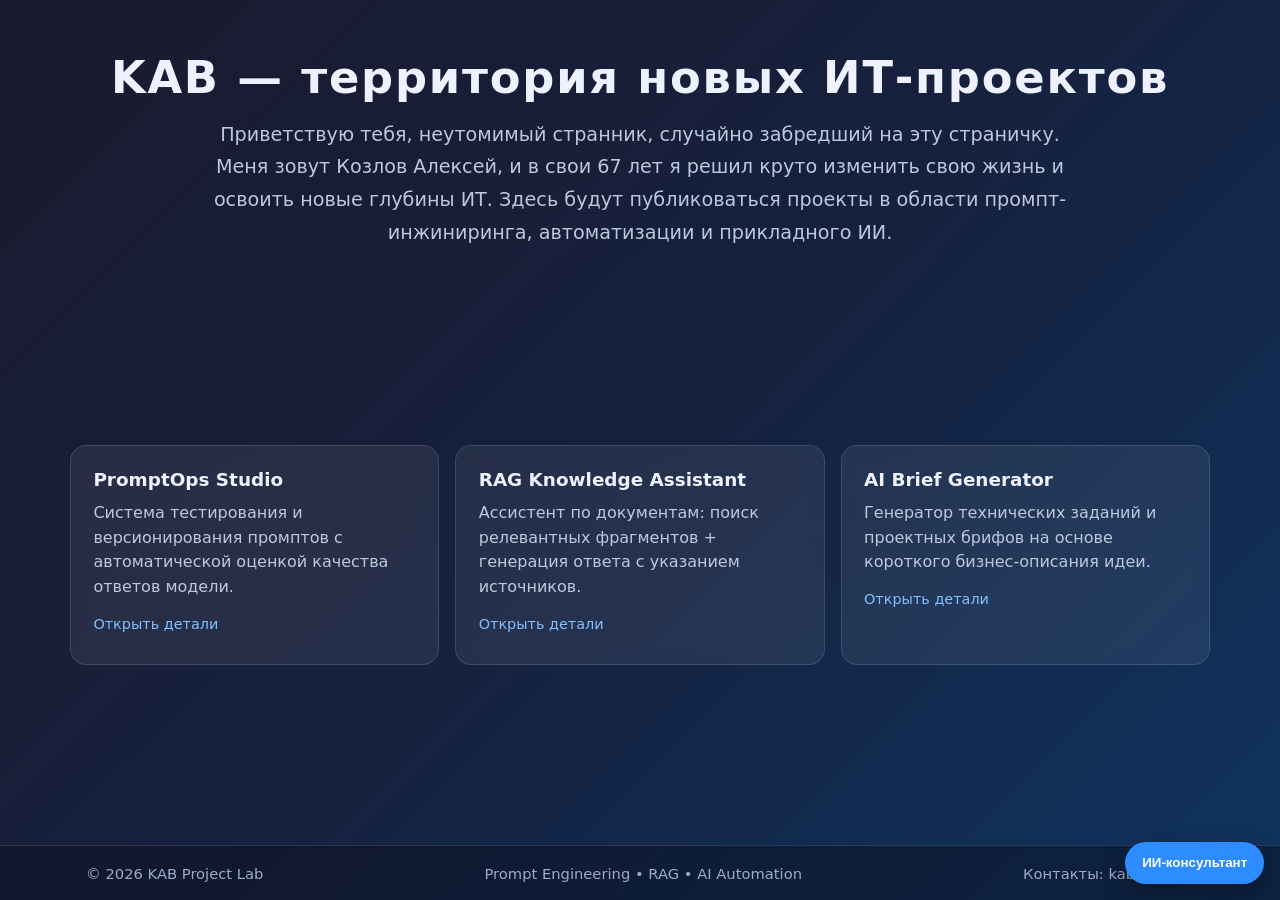
==== index.html @ fb1d1e89 "Release version 1.0.0. Set up KAB_site with redesigned landing page, popup AI consultant, and RAG-ba" ====
<!DOCTYPE html>
<html lang="ru">
<head>
  <meta charset="utf-8">
  <meta name="viewport" content="width=device-width, initial-scale=1.0">
  <title>KAB — сайт в разработке</title>
  <style>
    * { box-sizing: border-box; margin: 0; padding: 0; }
    body {
      font-family: system-ui, -apple-system, "Segoe UI", sans-serif;
      background: linear-gradient(135deg, #1a1a2e 0%, #16213e 50%, #0f3460 100%);
      color: #eef1ff;
      min-height: 100vh;
      display: flex;
      flex-direction: column;
    }
    .container { width: min(1140px, 100%); margin: 0 auto; padding: 0 1rem; }
    .hero {
      text-align: center;
      padding: 3.2rem 0 2rem;
    }
    .hero h1 {
      font-size: clamp(1.6rem, 4vw, 2.8rem);
      margin-bottom: 0.9rem;
      letter-spacing: 0.04em;
    }
    .hero p {
      color: #bdc7de;
      font-size: clamp(1rem, 2.2vw, 1.2rem);
      line-height: 1.7;
      max-width: 880px;
      margin: 0 auto;
    }
    .projects {
      flex: 1;
      display: grid;
      grid-template-columns: repeat(3, minmax(0, 1fr));
      gap: 1rem;
      align-content: center;
      padding: 2rem 0 3rem;
    }
    .project-card {
      border: 1px solid rgba(255,255,255,0.12);
      background: rgba(255,255,255,0.07);
      backdrop-filter: blur(6px);
      border-radius: 16px;
      padding: 1.4rem;
      cursor: pointer;
      transition: transform 0.2s ease, border-color 0.2s ease, background 0.2s ease;
      min-height: 220px;
    }
    .project-card:hover {
      transform: translateY(-4px);
      border-color: rgba(114, 190, 255, 0.7);
      background: rgba(255,255,255,0.1);
    }
    .project-card h3 { margin-bottom: 0.7rem; font-size: 1.15rem; }
    .project-card p { color: #bec8df; line-height: 1.55; }
    .project-link {
      margin-top: 1rem;
      display: inline-block;
      font-size: 0.9rem;
      color: #82c0ff;
    }
    .footer {
      border-top: 1px solid rgba(255,255,255,0.12);
      background: rgba(10, 15, 30, 0.45);
      padding: 1.15rem 0;
      color: #9daac8;
      font-size: 0.92rem;
    }
    .footer-row {
      display: flex;
      justify-content: space-between;
      gap: 0.8rem;
      flex-wrap: wrap;
    }

    .modal-overlay {
      position: fixed;
      inset: 0;
      background: rgba(5, 8, 18, 0.72);
      display: none;
      align-items: center;
      justify-content: center;
      z-index: 40;
      padding: 1rem;
    }
    .modal-overlay.open { display: flex; }
    .modal {
      width: min(760px, 100%);
      max-height: 88vh;
      overflow: auto;
      border-radius: 14px;
      background: #171f38;
      border: 1px solid rgba(255,255,255,0.16);
      padding: 1.2rem;
    }
    .modal h2 { margin-bottom: 0.8rem; }
    .modal p, .modal li { color: #c6d0e7; line-height: 1.55; }
    .modal ul { margin: 0.7rem 0 0.7rem 1.1rem; }
    .modal-close {
      float: right;
      border: none;
      border-radius: 8px;
      padding: 0.35rem 0.55rem;
      background: rgba(255,255,255,0.16);
      color: #fff;
      cursor: pointer;
    }

    .chat-fab {
      position: fixed;
      right: 1rem;
      bottom: 1rem;
      border: none;
      border-radius: 999px;
      background: #2d8cff;
      color: #fff;
      font-weight: 700;
      padding: 0.85rem 1.05rem;
      cursor: pointer;
      box-shadow: 0 8px 24px rgba(0,0,0,0.35);
      z-index: 45;
    }
    .chat-popup {
      position: fixed;
      right: 1rem;
      bottom: 4.8rem;
      width: min(420px, calc(100vw - 2rem));
      border-radius: 14px;
      background: #10182d;
      border: 1px solid rgba(255,255,255,0.12);
      display: none;
      z-index: 45;
      overflow: hidden;
    }
    .chat-popup.open { display: block; }
    .chat-head {
      padding: 0.8rem 1rem;
      border-bottom: 1px solid rgba(255,255,255,0.12);
      display: flex;
      justify-content: space-between;
      align-items: center;
    }
    .chat-head h4 { font-size: 1rem; }
    .chat-head button {
      border: none;
      background: transparent;
      color: #fff;
      font-size: 1.1rem;
      cursor: pointer;
    }
    .chat-note {
      color: #9fb0cf;
      font-size: 0.82rem;
      padding: 0.6rem 1rem 0;
    }
    .chat-options {
      display: flex;
      align-items: center;
      gap: 0.4rem;
      margin: 0.45rem 1rem 0.65rem;
      color: #aebbd6;
      font-size: 0.85rem;
    }
    .messages {
      height: 280px;
      overflow-y: auto;
      margin: 0 1rem 0.7rem;
      padding: 0.55rem;
      border-radius: 10px;
      background: rgba(255,255,255,0.06);
    }
    .msg {
      margin-bottom: 0.5rem;
      border-radius: 8px;
      padding: 0.5rem 0.65rem;
      line-height: 1.45;
      white-space: pre-wrap;
      font-size: 0.93rem;
    }
    .msg.user { background: rgba(75, 148, 255, 0.24); }
    .msg.bot { background: rgba(255,255,255,0.12); }
    .msg-meta { font-size: 0.75rem; color: #9eb1d3; margin-bottom: 0.25rem; }
    .badge { display: inline-block; padding: 0.08rem 0.38rem; border-radius: 999px; margin-right: 0.25rem; }
    .badge.cache { background: rgba(120, 220, 140, 0.2); color: #b8f0c2; }
    .sources { margin-top: 0.45rem; font-size: 0.8rem; color: #b8c7e2; }
    .sources summary { cursor: pointer; }
    .sources li { margin: 0.3rem 0 0.3rem 0.95rem; }
    .chat-row {
      display: grid;
      grid-template-columns: 1fr auto;
      gap: 0.45rem;
      padding: 0 1rem 1rem;
    }
    input, .send-btn {
      border: none;
      border-radius: 9px;
      font-size: 0.95rem;
      padding: 0.65rem 0.8rem;
    }
    input { background: rgba(255,255,255,0.96); color: #111; }
    .send-btn { background: #52a1ff; color: #fff; cursor: pointer; font-weight: 600; }
    .send-btn:disabled { opacity: 0.65; cursor: wait; }

    @media (max-width: 920px) {
      .projects { grid-template-columns: 1fr; }
    }
  </style>
</head>
<body>
  <header class="hero container">
    <h1>KAB — территория новых ИТ-проектов</h1>
    <p>
      Приветствую тебя, неутомимый странник, случайно забредший на эту страничку.
      Меня зовут Козлов Алексей, и в свои 67 лет я решил круто изменить свою жизнь и освоить новые глубины ИТ.
      Здесь будут публиковаться проекты в области промпт-инжиниринга, автоматизации и прикладного ИИ.
    </p>
  </header>

  <main class="container projects">
    <article class="project-card" data-project="p1">
      <h3>PromptOps Studio</h3>
      <p>Система тестирования и версионирования промптов с автоматической оценкой качества ответов модели.</p>
      <span class="project-link">Открыть детали</span>
    </article>
    <article class="project-card" data-project="p2">
      <h3>RAG Knowledge Assistant</h3>
      <p>Ассистент по документам: поиск релевантных фрагментов + генерация ответа с указанием источников.</p>
      <span class="project-link">Открыть детали</span>
    </article>
    <article class="project-card" data-project="p3">
      <h3>AI Brief Generator</h3>
      <p>Генератор технических заданий и проектных брифов на основе короткого бизнес-описания идеи.</p>
      <span class="project-link">Открыть детали</span>
    </article>
  </main>

  <footer class="footer">
    <div class="container footer-row">
      <span>© 2026 KAB Project Lab</span>
      <span>Prompt Engineering • RAG • AI Automation</span>
      <span>Контакты: kab.solig.ru</span>
    </div>
  </footer>

  <div id="projectModalOverlay" class="modal-overlay" aria-hidden="true">
    <div class="modal">
      <button id="modalClose" class="modal-close" type="button">✕</button>
      <h2 id="modalTitle"></h2>
      <div id="modalContent"></div>
    </div>
  </div>

  <button id="chatFab" class="chat-fab" type="button">ИИ-консультант</button>
  <aside id="chatPopup" class="chat-popup" aria-hidden="true">
    <div class="chat-head">
      <h4>ИИ-консультант</h4>
      <button id="chatClose" type="button">✕</button>
    </div>
    <div class="chat-note">Ответы по базе знаний: семантический поиск + GigaChat.</div>
    <label class="chat-options"><input id="useCache" type="checkbox" checked> Использовать кеш</label>
      <div id="messages" class="messages">
        <div class="msg bot">Здравствуйте! Я ассистент по документам. Задайте вопрос по работе с ИИ.</div>
      </div>
    <div class="chat-row">
      <input id="prompt" type="text" placeholder="Введите ваш вопрос..." maxlength="1200">
      <button id="sendBtn" class="send-btn" type="button">Отправить</button>
    </div>
  </aside>

  <script>
    const PROJECTS = {
      p1: {
        title: "PromptOps Studio",
        html: `
          <p>Платформа для инженерии промптов в командной разработке. Позволяет хранить версии системных и пользовательских промптов, сравнивать результаты разных моделей и запускать авто-проверки.</p>
          <ul>
            <li>Версионирование промптов и шаблонов ролей.</li>
            <li>Наборы тест-кейсов с метриками: точность, полнота, устойчивость.</li>
            <li>A/B-сравнение ответов двух стратегий промптинга.</li>
            <li>Экспорт лучших конфигураций в production API.</li>
          </ul>
        `
      },
      p2: {
        title: "RAG Knowledge Assistant",
        html: `
          <p>Ассистент по документам для практического использования на сайте. Перед ответом выполняется поиск релевантных фрагментов, после чего модель формирует итог с опорой на контекст.</p>
          <ul>
            <li>Семантический поиск по базе знаний (эмбеддинги).</li>
            <li>Контекстная генерация через GigaChat.</li>
            <li>Показ источников, использованных для ответа.</li>
            <li>Кеш повторных вопросов для ускорения работы.</li>
          </ul>
        `
      },
      p3: {
        title: "AI Brief Generator",
        html: `
          <p>Инструмент для быстрого создания проектной документации в стиле «идея → структурированный бриф». Особенно полезен в предпроектной фазе.</p>
          <ul>
            <li>Генерация целей, задач, KPI и критериев приемки.</li>
            <li>Выделение рисков и допущений по проекту.</li>
            <li>Формирование roadmap по этапам внедрения.</li>
            <li>Поддержка шаблонов под разные типы продуктов.</li>
          </ul>
        `
      }
    };

    const modalOverlay = document.getElementById("projectModalOverlay");
    const modalTitle = document.getElementById("modalTitle");
    const modalContent = document.getElementById("modalContent");
    const modalClose = document.getElementById("modalClose");

    document.querySelectorAll(".project-card").forEach((card) => {
      card.addEventListener("click", () => {
        const key = card.dataset.project;
        const data = PROJECTS[key];
        if (!data) return;
        modalTitle.textContent = data.title;
        modalContent.innerHTML = data.html;
        modalOverlay.classList.add("open");
      });
    });

    function closeModal() {
      modalOverlay.classList.remove("open");
    }

    modalClose.addEventListener("click", closeModal);
    modalOverlay.addEventListener("click", (e) => {
      if (e.target === modalOverlay) closeModal();
    });

    const chatFab = document.getElementById("chatFab");
    const chatPopup = document.getElementById("chatPopup");
    const chatClose = document.getElementById("chatClose");
    const messages = document.getElementById("messages");
    const promptEl = document.getElementById("prompt");
    const sendBtn = document.getElementById("sendBtn");
    const useCacheEl = document.getElementById("useCache");

    function toggleChat(force) {
      const shouldOpen = typeof force === "boolean" ? force : !chatPopup.classList.contains("open");
      chatPopup.classList.toggle("open", shouldOpen);
      if (shouldOpen) promptEl.focus();
    }

    chatFab.addEventListener("click", () => toggleChat());
    chatClose.addEventListener("click", () => toggleChat(false));

    function esc(text) {
      const el = document.createElement("div");
      el.textContent = text;
      return el.innerHTML;
    }

    function addUserMessage(text) {
      const div = document.createElement("div");
      div.className = "msg user";
      div.innerHTML = `<div class="msg-meta">Вопрос</div>${esc(text)}`;
      messages.appendChild(div);
      messages.scrollTop = messages.scrollHeight;
    }

    function addBotMessage(data, errorText) {
      const div = document.createElement("div");
      div.className = "msg bot";
      if (errorText) {
        div.textContent = "Ошибка: " + errorText;
        messages.appendChild(div);
        messages.scrollTop = messages.scrollHeight;
        return;
      }

      const badges = ["Ответ"];
      if (data.from_cache) badges.push("из кеша");
      let sourcesHtml = "";
      const docs = data.context_docs || [];
      if (docs.length > 0) {
        const items = docs.map((doc, i) => {
          const dist = doc.distance != null ? ` (расстояние: ${Number(doc.distance).toFixed(4)})` : "";
          const text = (doc.text || "").slice(0, 220);
          const tail = (doc.text || "").length > 220 ? "…" : "";
          return `<li><strong>Фрагмент ${i + 1}</strong>${esc(dist)}<div>${esc(text)}${tail}</div></li>`;
        }).join("");
        sourcesHtml = `<div class="sources"><details><summary>Источники (${docs.length})</summary><ul>${items}</ul></details></div>`;
      }

      div.innerHTML = `<div class="msg-meta">${badges.map((b) => `<span class="badge${b === "из кеша" ? " cache" : ""}">${esc(b)}</span>`).join("")}</div>${esc(data.answer || "")}${sourcesHtml}`;
      messages.appendChild(div);
      messages.scrollTop = messages.scrollHeight;
    }

    async function send() {
      const text = promptEl.value.trim();
      if (!text) return;
      toggleChat(true);
      promptEl.value = "";
      addUserMessage(text);
      sendBtn.disabled = true;
      addBotMessage({ answer: "Думаю..." });
      const thinkingEl = messages.lastElementChild;

      try {
        const resp = await fetch("gigachat_proxy.php", {
          method: "POST",
          headers: { "Content-Type": "application/json" },
          body: JSON.stringify({ message: text, use_cache: useCacheEl.checked })
        });
        const data = await resp.json();
        messages.removeChild(thinkingEl);
        if (!resp.ok || !data.ok) {
          addBotMessage(null, data.error || "не удалось получить ответ");
          return;
        }
        addBotMessage(data);
      } catch (e) {
        messages.removeChild(thinkingEl);
        addBotMessage(null, "сетевая ошибка при обращении к консультанту");
      } finally {
        sendBtn.disabled = false;
        promptEl.focus();
      }
    }

    sendBtn.addEventListener("click", send);
    promptEl.addEventListener("keydown", (e) => {
      if (e.key === "Enter") send();
    });
  </script>
</body>
</html>
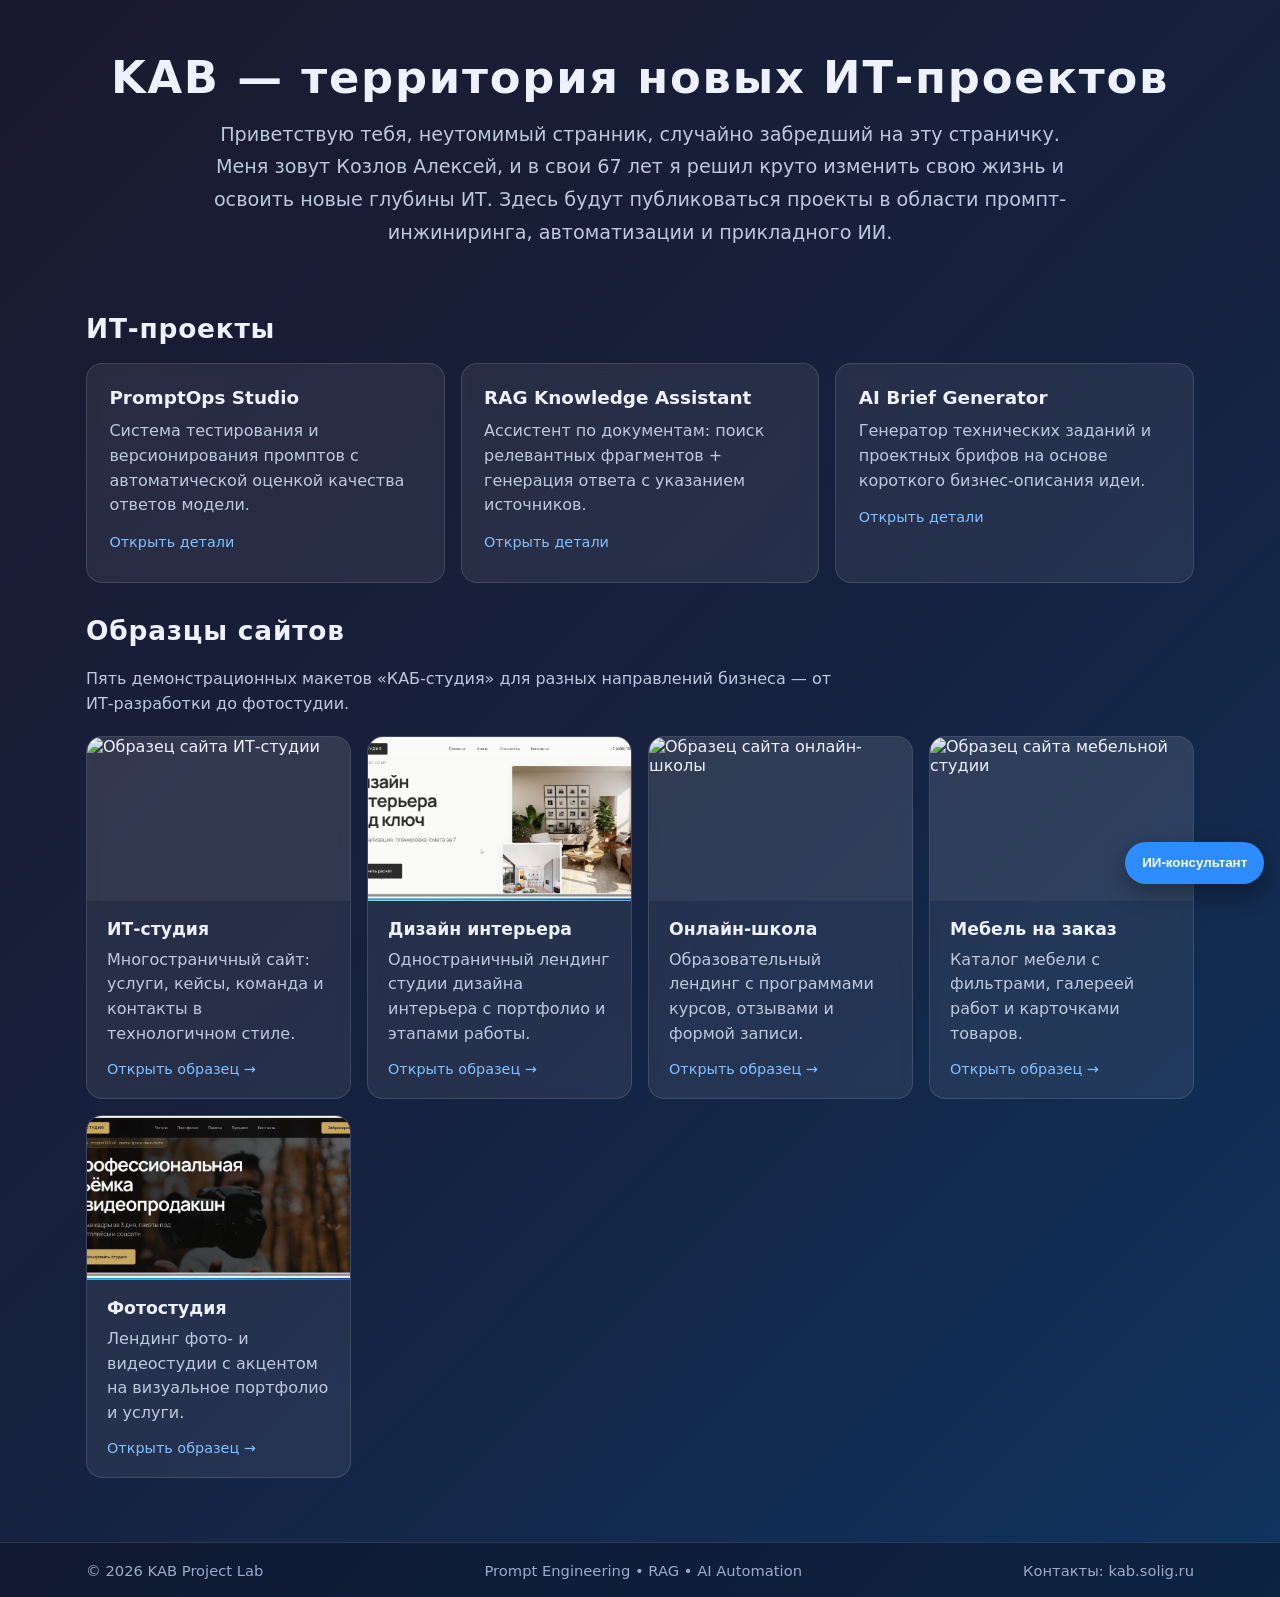
==== commit 3a4662e7: "Add site samples section with five portfolio demos from портфель_сайтов." ====
--- a/index.html
+++ b/index.html
@@ -31,13 +31,30 @@
       max-width: 880px;
       margin: 0 auto;
     }
+    main { flex: 1; }
+    .section-block { padding: 2rem 0 1rem; }
+    .section-block + .section-block { padding-top: 1rem; }
+    .section-title {
+      font-size: clamp(1.25rem, 2.5vw, 1.65rem);
+      margin-bottom: 1.2rem;
+      letter-spacing: 0.03em;
+    }
+    .section-lead {
+      color: #bdc7de;
+      line-height: 1.6;
+      margin-bottom: 1.2rem;
+      max-width: 760px;
+    }
     .projects {
-      flex: 1;
       display: grid;
       grid-template-columns: repeat(3, minmax(0, 1fr));
       gap: 1rem;
-      align-content: center;
-      padding: 2rem 0 3rem;
+    }
+    .samples {
+      display: grid;
+      grid-template-columns: repeat(auto-fill, minmax(260px, 1fr));
+      gap: 1rem;
+      padding-bottom: 3rem;
     }
     .project-card {
       border: 1px solid rgba(255,255,255,0.12);
@@ -59,6 +76,39 @@
     .project-link {
       margin-top: 1rem;
       display: inline-block;
+      font-size: 0.9rem;
+      color: #82c0ff;
+    }
+    .sample-card {
+      border: 1px solid rgba(255,255,255,0.12);
+      background: rgba(255,255,255,0.07);
+      backdrop-filter: blur(6px);
+      border-radius: 16px;
+      overflow: hidden;
+      transition: transform 0.2s ease, border-color 0.2s ease, background 0.2s ease;
+      display: flex;
+      flex-direction: column;
+      text-decoration: none;
+      color: inherit;
+      min-height: 100%;
+    }
+    .sample-card:hover {
+      transform: translateY(-4px);
+      border-color: rgba(114, 190, 255, 0.7);
+      background: rgba(255,255,255,0.1);
+    }
+    .sample-thumb {
+      width: 100%;
+      aspect-ratio: 16 / 10;
+      object-fit: cover;
+      display: block;
+      background: rgba(255,255,255,0.05);
+    }
+    .sample-body { padding: 1.1rem 1.25rem 1.3rem; flex: 1; display: flex; flex-direction: column; }
+    .sample-body h3 { margin-bottom: 0.55rem; font-size: 1.08rem; }
+    .sample-body p { color: #bec8df; line-height: 1.55; flex: 1; }
+    .sample-link {
+      margin-top: 0.9rem;
       font-size: 0.9rem;
       color: #82c0ff;
     }
@@ -206,6 +256,7 @@
 
     @media (max-width: 920px) {
       .projects { grid-template-columns: 1fr; }
+      .samples { grid-template-columns: 1fr; }
     }
   </style>
 </head>
@@ -219,22 +270,74 @@
     </p>
   </header>
 
-  <main class="container projects">
-    <article class="project-card" data-project="p1">
-      <h3>PromptOps Studio</h3>
-      <p>Система тестирования и версионирования промптов с автоматической оценкой качества ответов модели.</p>
-      <span class="project-link">Открыть детали</span>
-    </article>
-    <article class="project-card" data-project="p2">
-      <h3>RAG Knowledge Assistant</h3>
-      <p>Ассистент по документам: поиск релевантных фрагментов + генерация ответа с указанием источников.</p>
-      <span class="project-link">Открыть детали</span>
-    </article>
-    <article class="project-card" data-project="p3">
-      <h3>AI Brief Generator</h3>
-      <p>Генератор технических заданий и проектных брифов на основе короткого бизнес-описания идеи.</p>
-      <span class="project-link">Открыть детали</span>
-    </article>
+  <main class="container">
+    <section class="section-block">
+      <h2 class="section-title">ИТ-проекты</h2>
+      <div class="projects">
+        <article class="project-card" data-project="p1">
+          <h3>PromptOps Studio</h3>
+          <p>Система тестирования и версионирования промптов с автоматической оценкой качества ответов модели.</p>
+          <span class="project-link">Открыть детали</span>
+        </article>
+        <article class="project-card" data-project="p2">
+          <h3>RAG Knowledge Assistant</h3>
+          <p>Ассистент по документам: поиск релевантных фрагментов + генерация ответа с указанием источников.</p>
+          <span class="project-link">Открыть детали</span>
+        </article>
+        <article class="project-card" data-project="p3">
+          <h3>AI Brief Generator</h3>
+          <p>Генератор технических заданий и проектных брифов на основе короткого бизнес-описания идеи.</p>
+          <span class="project-link">Открыть детали</span>
+        </article>
+      </div>
+    </section>
+
+    <section class="section-block">
+      <h2 class="section-title">Образцы сайтов</h2>
+      <p class="section-lead">Пять демонстрационных макетов «КАБ‑студия» для разных направлений бизнеса — от ИТ-разработки до фотостудии.</p>
+      <div class="samples">
+        <a class="sample-card" href="портфель_сайтов/ИТ-студия/index.html">
+          <img class="sample-thumb" src="портфель_сайтов/ИТ-студия.jpg" alt="Образец сайта ИТ-студии" loading="lazy">
+          <div class="sample-body">
+            <h3>ИТ-студия</h3>
+            <p>Многостраничный сайт: услуги, кейсы, команда и контакты в технологичном стиле.</p>
+            <span class="sample-link">Открыть образец →</span>
+          </div>
+        </a>
+        <a class="sample-card" href="портфель_сайтов/Интерьер/index.html">
+          <img class="sample-thumb" src="портфель_сайтов/Интерьер.jpg" alt="Образец сайта студии интерьера" loading="lazy">
+          <div class="sample-body">
+            <h3>Дизайн интерьера</h3>
+            <p>Одностраничный лендинг студии дизайна интерьера с портфолио и этапами работы.</p>
+            <span class="sample-link">Открыть образец →</span>
+          </div>
+        </a>
+        <a class="sample-card" href="портфель_сайтов/Онлайн-школа/index.html">
+          <img class="sample-thumb" src="портфель_сайтов/Онлайн-школа.jpg" alt="Образец сайта онлайн-школы" loading="lazy">
+          <div class="sample-body">
+            <h3>Онлайн-школа</h3>
+            <p>Образовательный лендинг с программами курсов, отзывами и формой записи.</p>
+            <span class="sample-link">Открыть образец →</span>
+          </div>
+        </a>
+        <a class="sample-card" href="портфель_сайтов/Студия_мебели/index.html">
+          <img class="sample-thumb" src="портфель_сайтов/Студия_мебели.jpg" alt="Образец сайта мебельной студии" loading="lazy">
+          <div class="sample-body">
+            <h3>Мебель на заказ</h3>
+            <p>Каталог мебели с фильтрами, галереей работ и карточками товаров.</p>
+            <span class="sample-link">Открыть образец →</span>
+          </div>
+        </a>
+        <a class="sample-card" href="портфель_сайтов/Фотостудия/index.html">
+          <img class="sample-thumb" src="портфель_сайтов/Фотостудия.jpg" alt="Образец сайта фотостудии" loading="lazy">
+          <div class="sample-body">
+            <h3>Фотостудия</h3>
+            <p>Лендинг фото- и видеостудии с акцентом на визуальное портфолио и услуги.</p>
+            <span class="sample-link">Открыть образец →</span>
+          </div>
+        </a>
+      </div>
+    </section>
   </main>
 
   <footer class="footer">
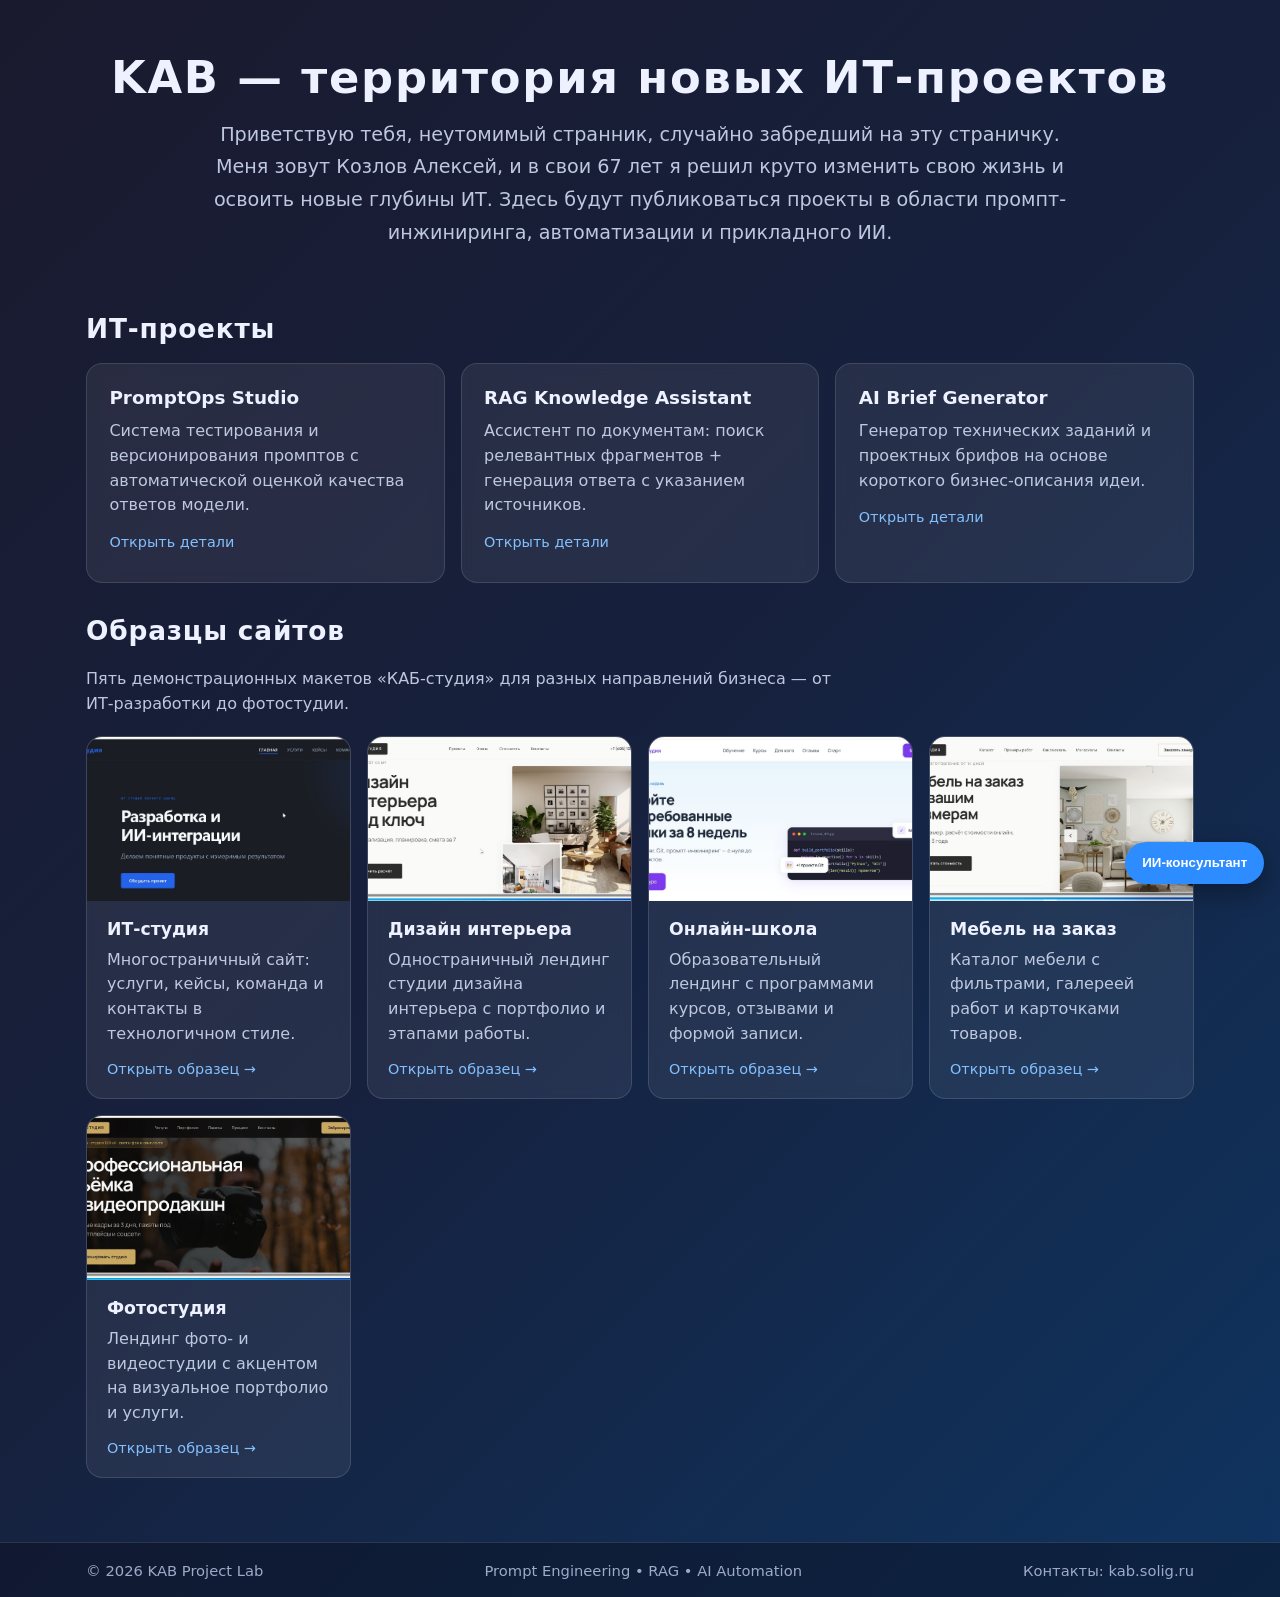
==== commit bec23745: "Release v1.1.0: demo back navigation and updated site title." ====
--- a/index.html
+++ b/index.html
@@ -3,7 +3,7 @@
 <head>
   <meta charset="utf-8">
   <meta name="viewport" content="width=device-width, initial-scale=1.0">
-  <title>KAB — сайт в разработке</title>
+  <title>KAB — территория новых ИТ-проектов</title>
   <style>
     * { box-sizing: border-box; margin: 0; padding: 0; }
     body {
